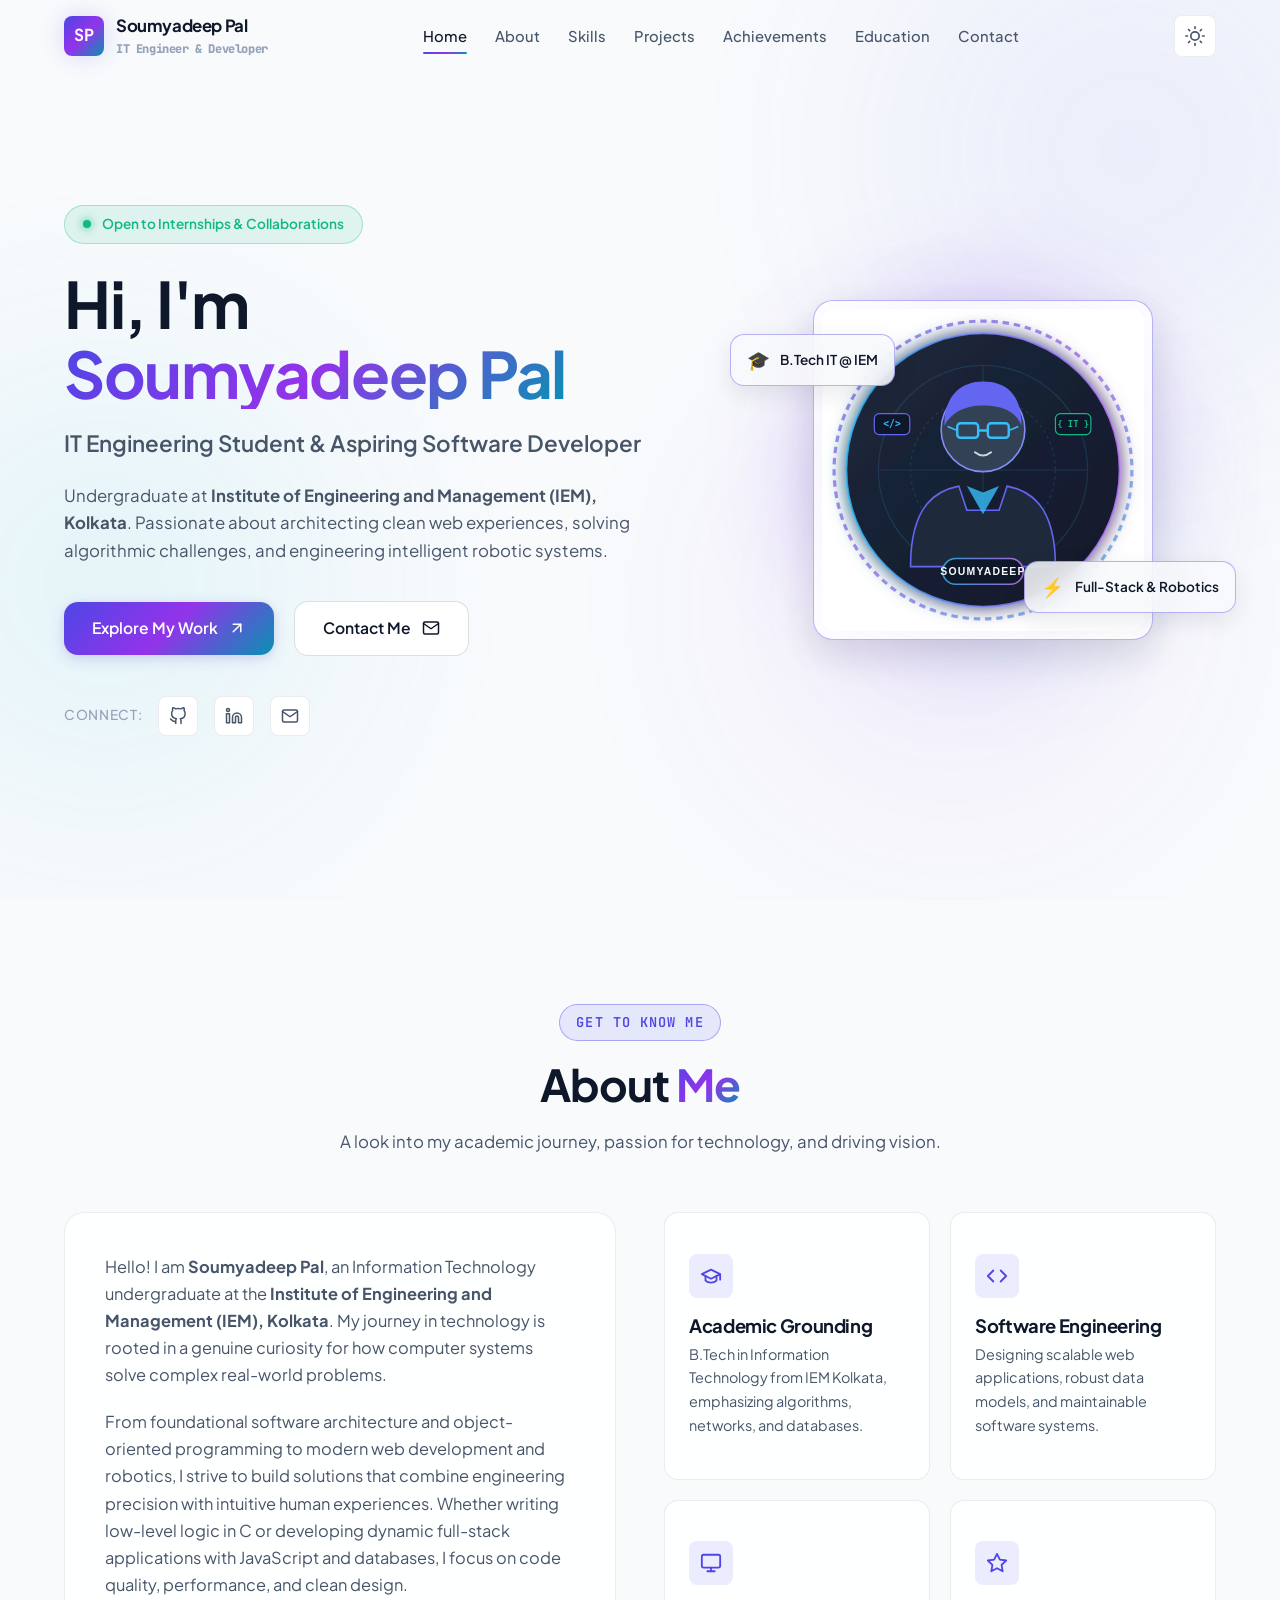
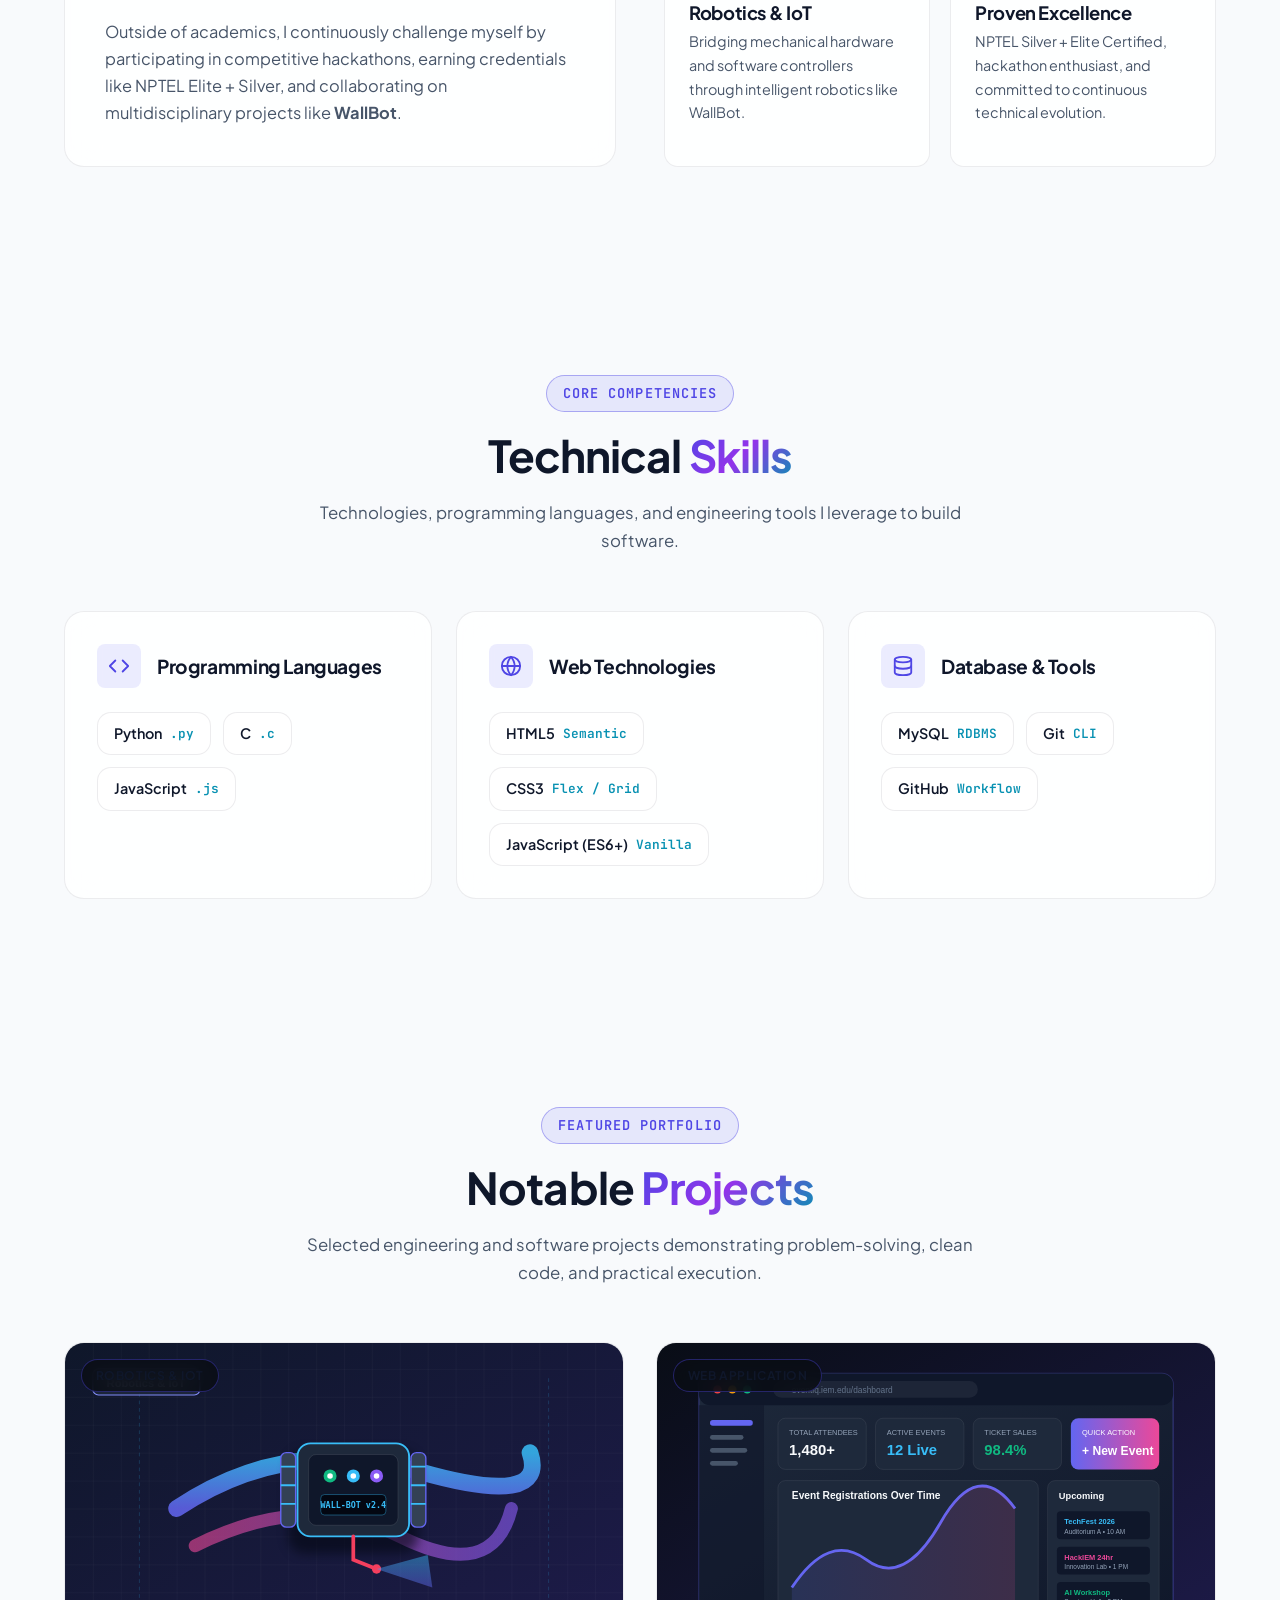
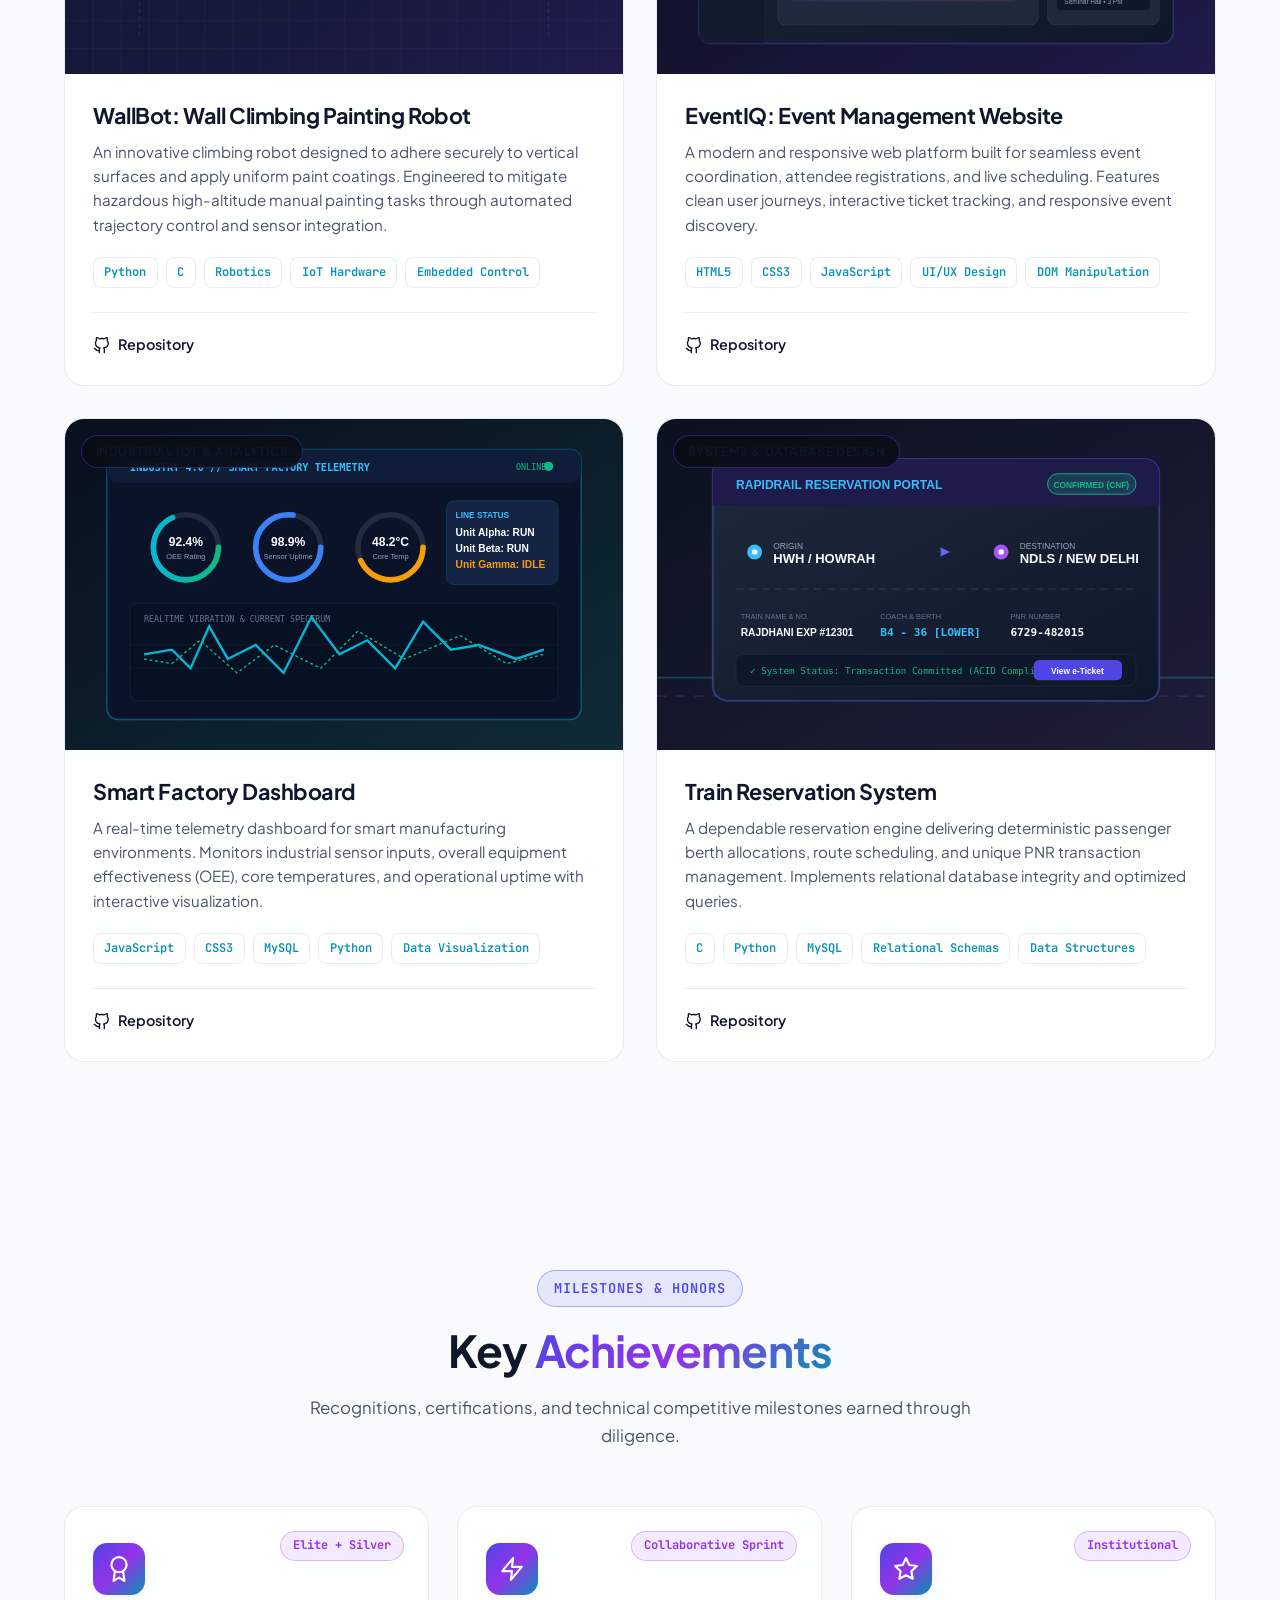
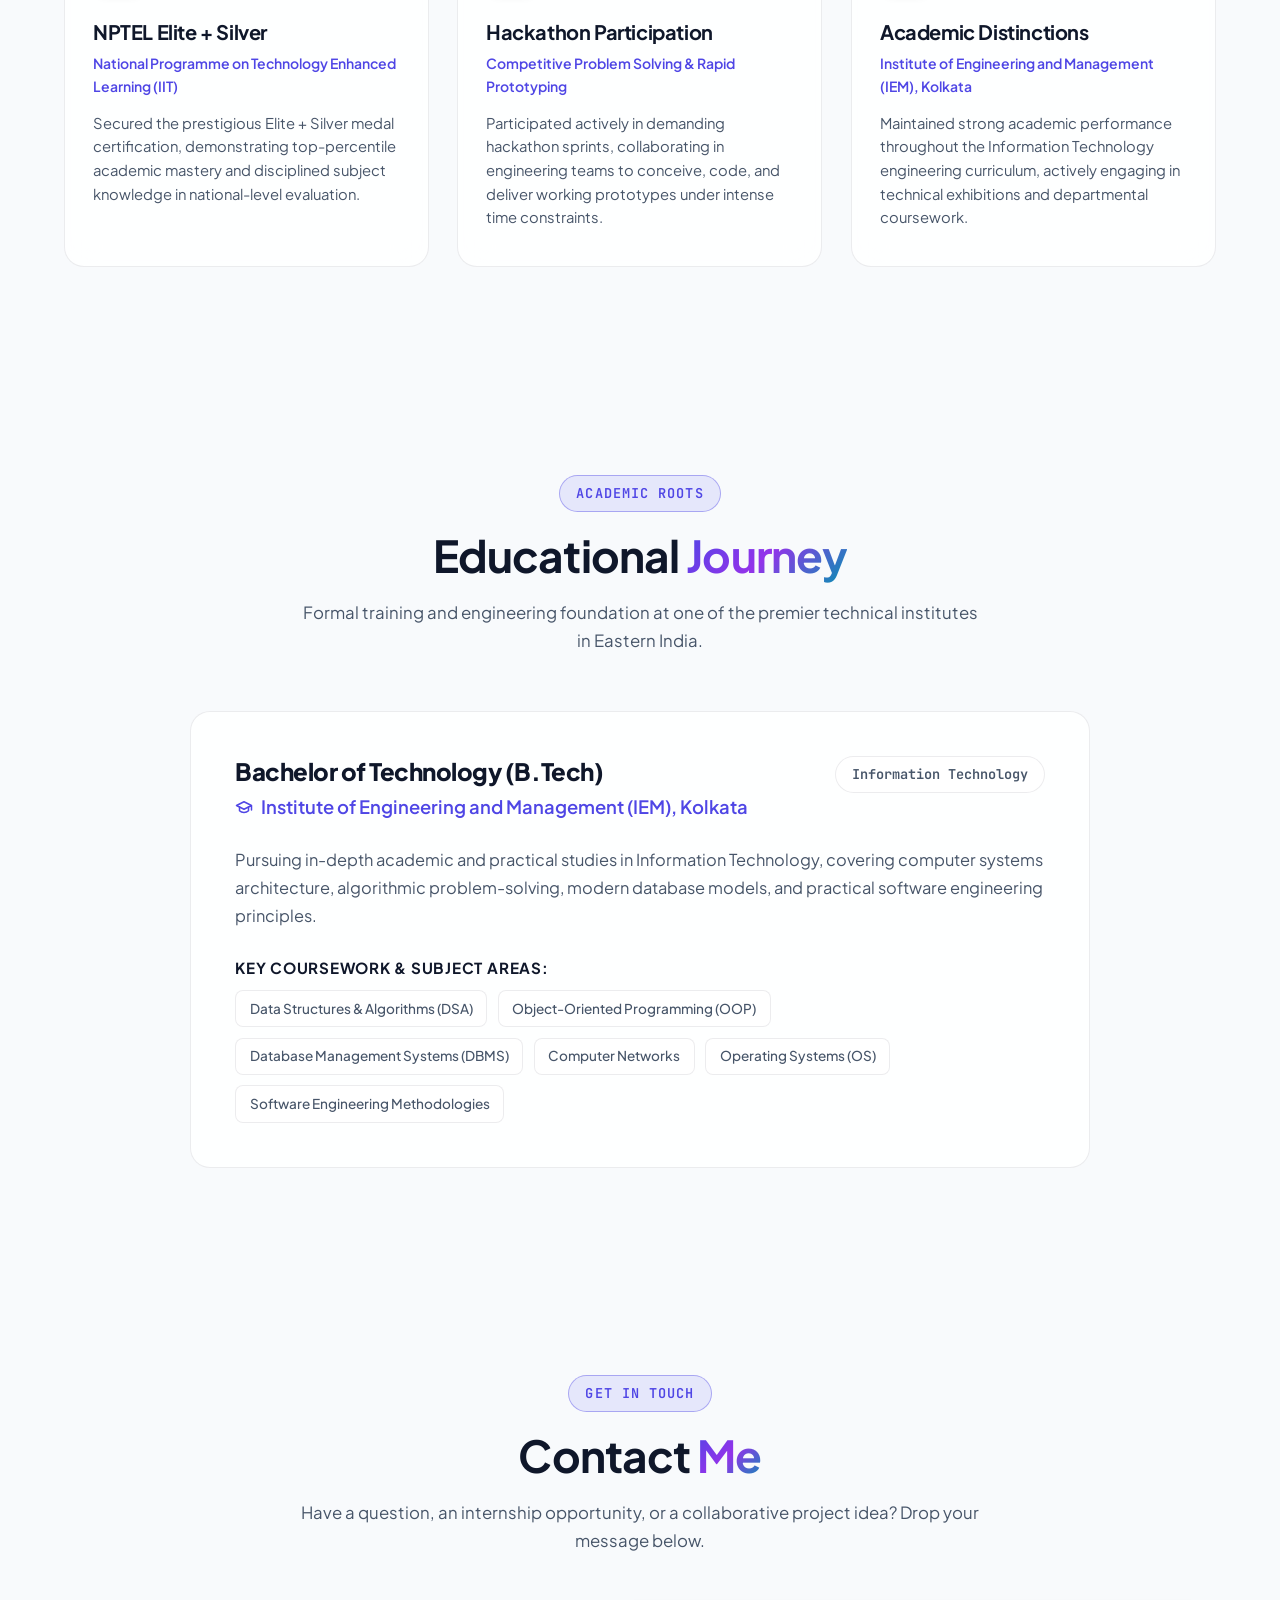
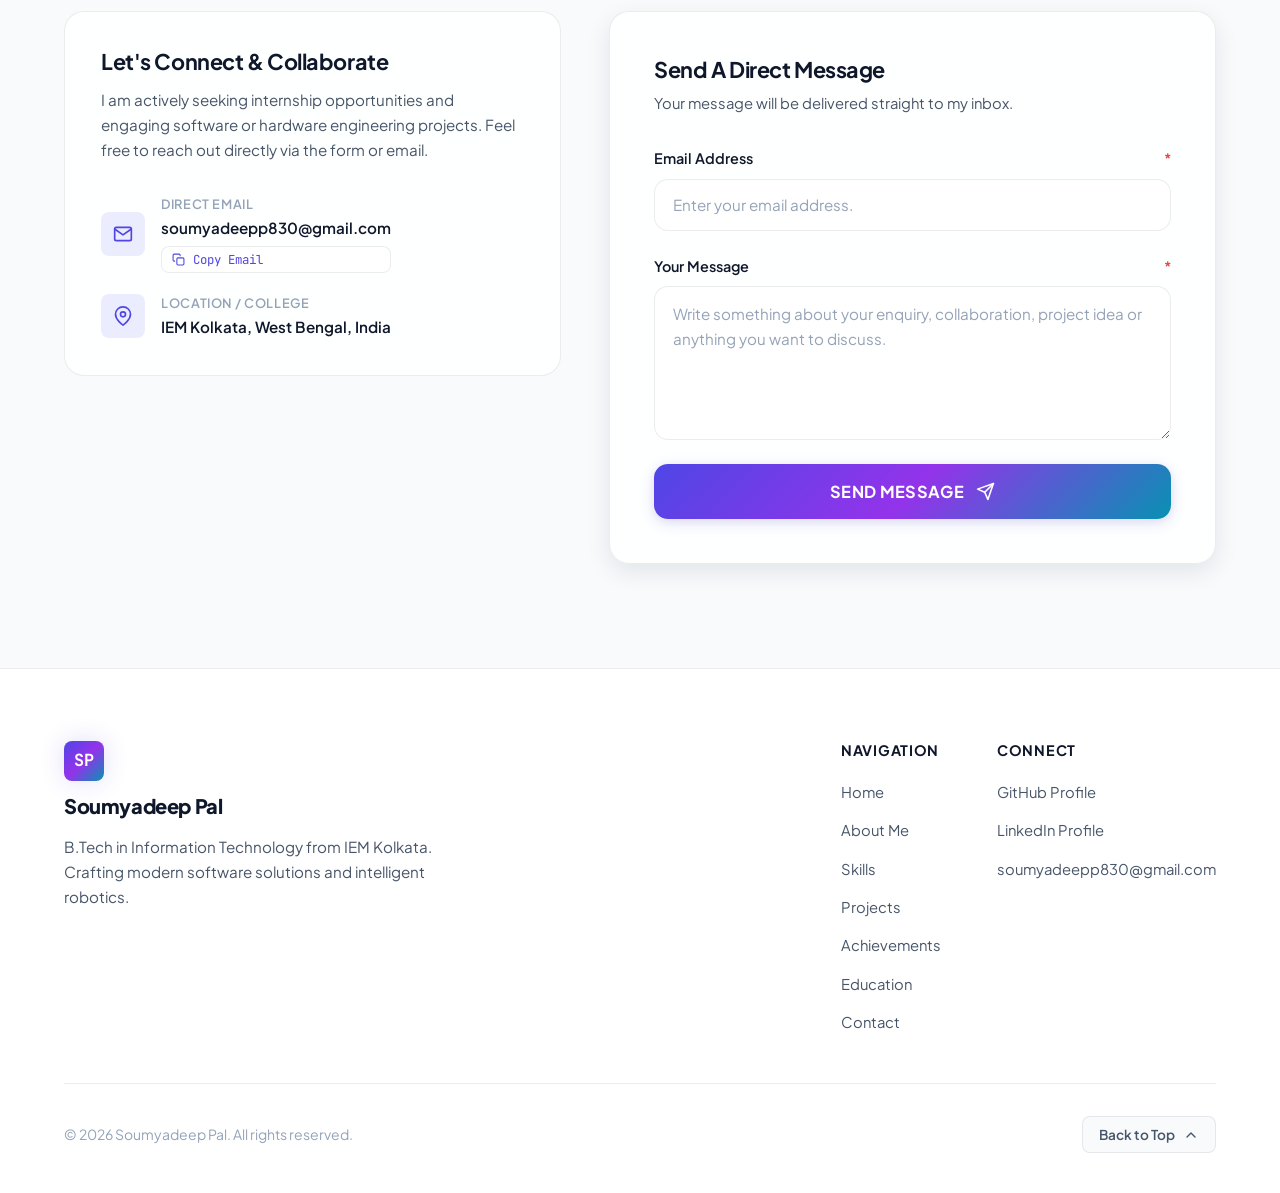
==== index.html @ 864386f6 "Initial portfolio website" ====
<!DOCTYPE html>
<html lang="en">
<head>
  <meta charset="UTF-8">
  <meta http-equiv="refresh" content="0; url=portfolio/index.html">
  <meta name="viewport" content="width=device-width, initial-scale=1.0">
  <title>Redirecting to Soumyadeep Pal's Portfolio...</title>
  <script>
    window.location.href = "portfolio/index.html";
  </script>
  <style>
    body {
      background-color: #0a0d14;
      color: #f8fafc;
      font-family: -apple-system, BlinkMacSystemFont, 'Segoe UI', Roboto, sans-serif;
      display: flex;
      align-items: center;
      justify-content: center;
      min-height: 100vh;
      margin: 0;
      text-align: center;
    }
    .redirect-card {
      padding: 2.5rem;
      border-radius: 16px;
      background: rgba(20, 27, 45, 0.8);
      border: 1px solid rgba(99, 102, 241, 0.4);
      max-width: 420px;
    }
    a {
      display: inline-block;
      margin-top: 1rem;
      padding: 0.75rem 1.5rem;
      background: linear-gradient(135deg, #6366f1, #06b6d4);
      color: white;
      text-decoration: none;
      border-radius: 8px;
      font-weight: 600;
    }
  </style>
</head>
<body>
  <div class="redirect-card">
    <h2>Soumyadeep Pal's Portfolio</h2>
    <p>Redirecting to portfolio...</p>
    <a href="portfolio/index.html">Click here if not redirected automatically</a>
  </div>
</body>
</html>
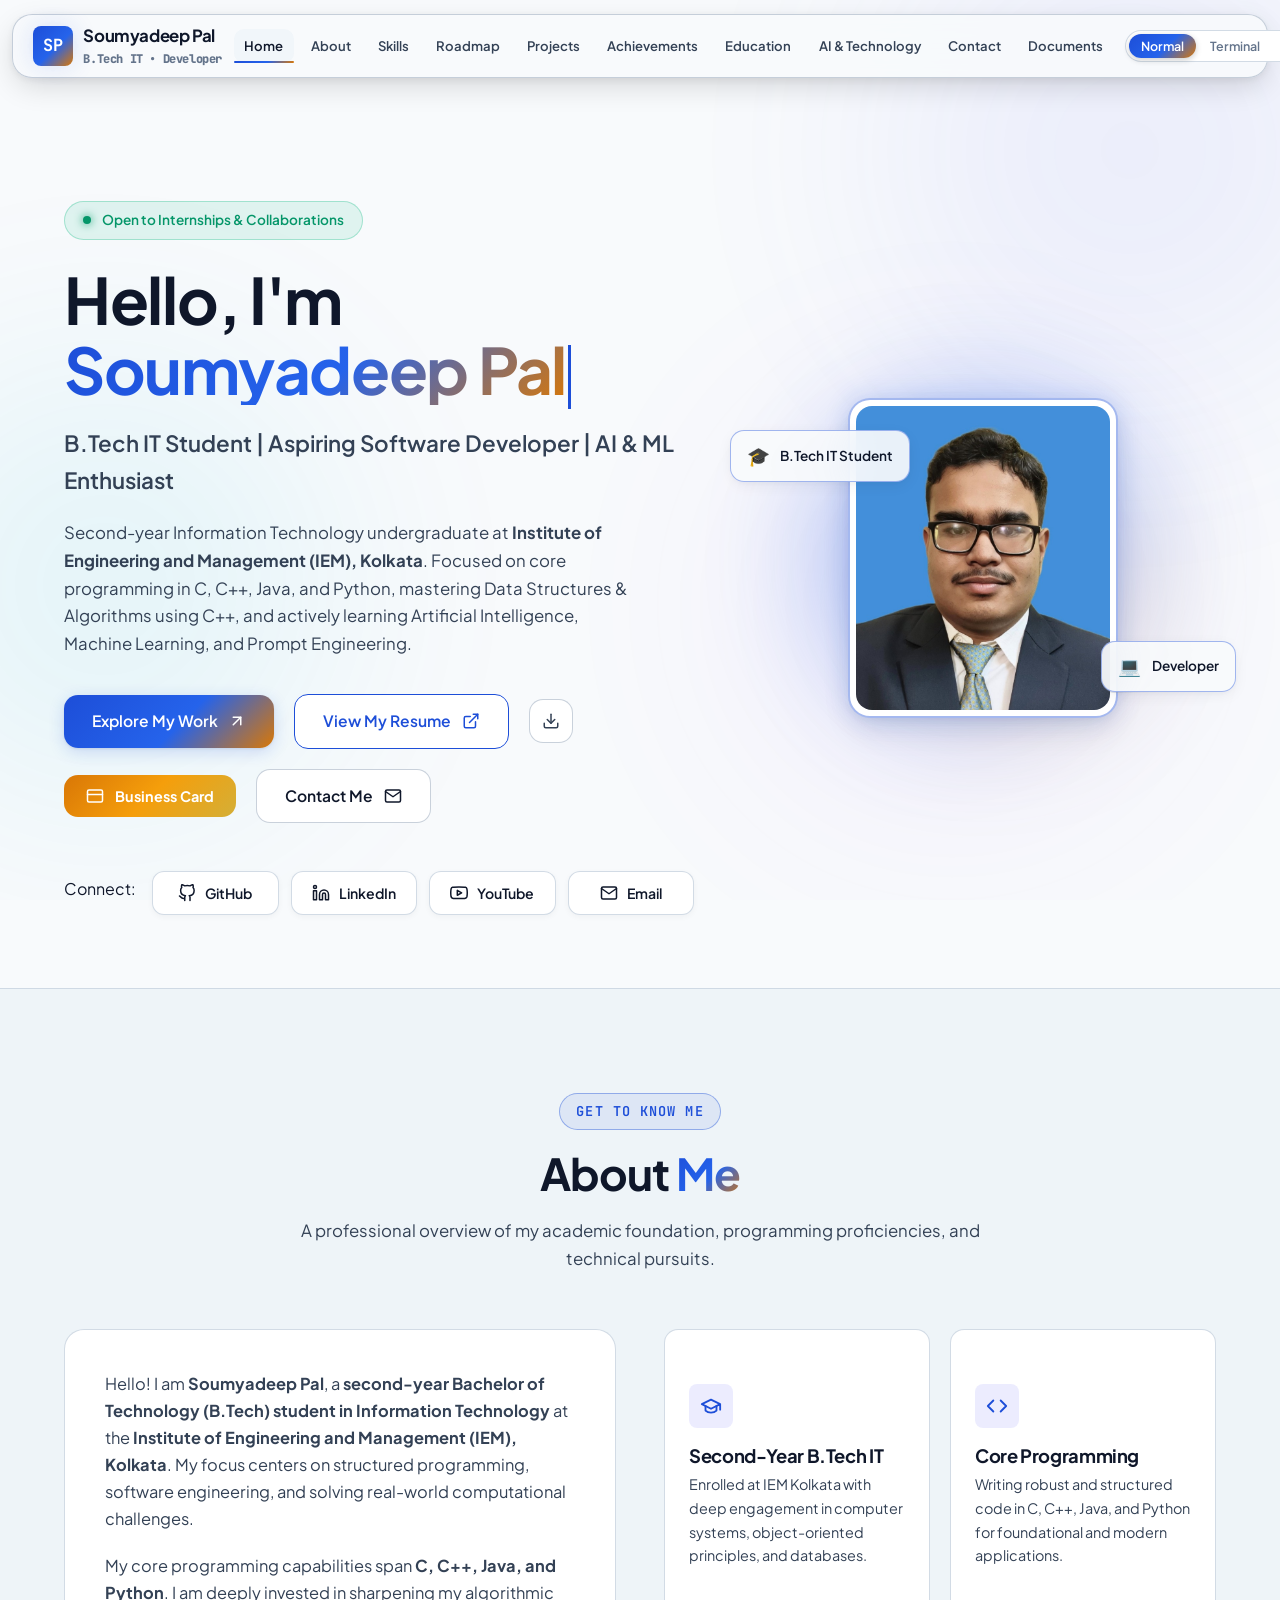
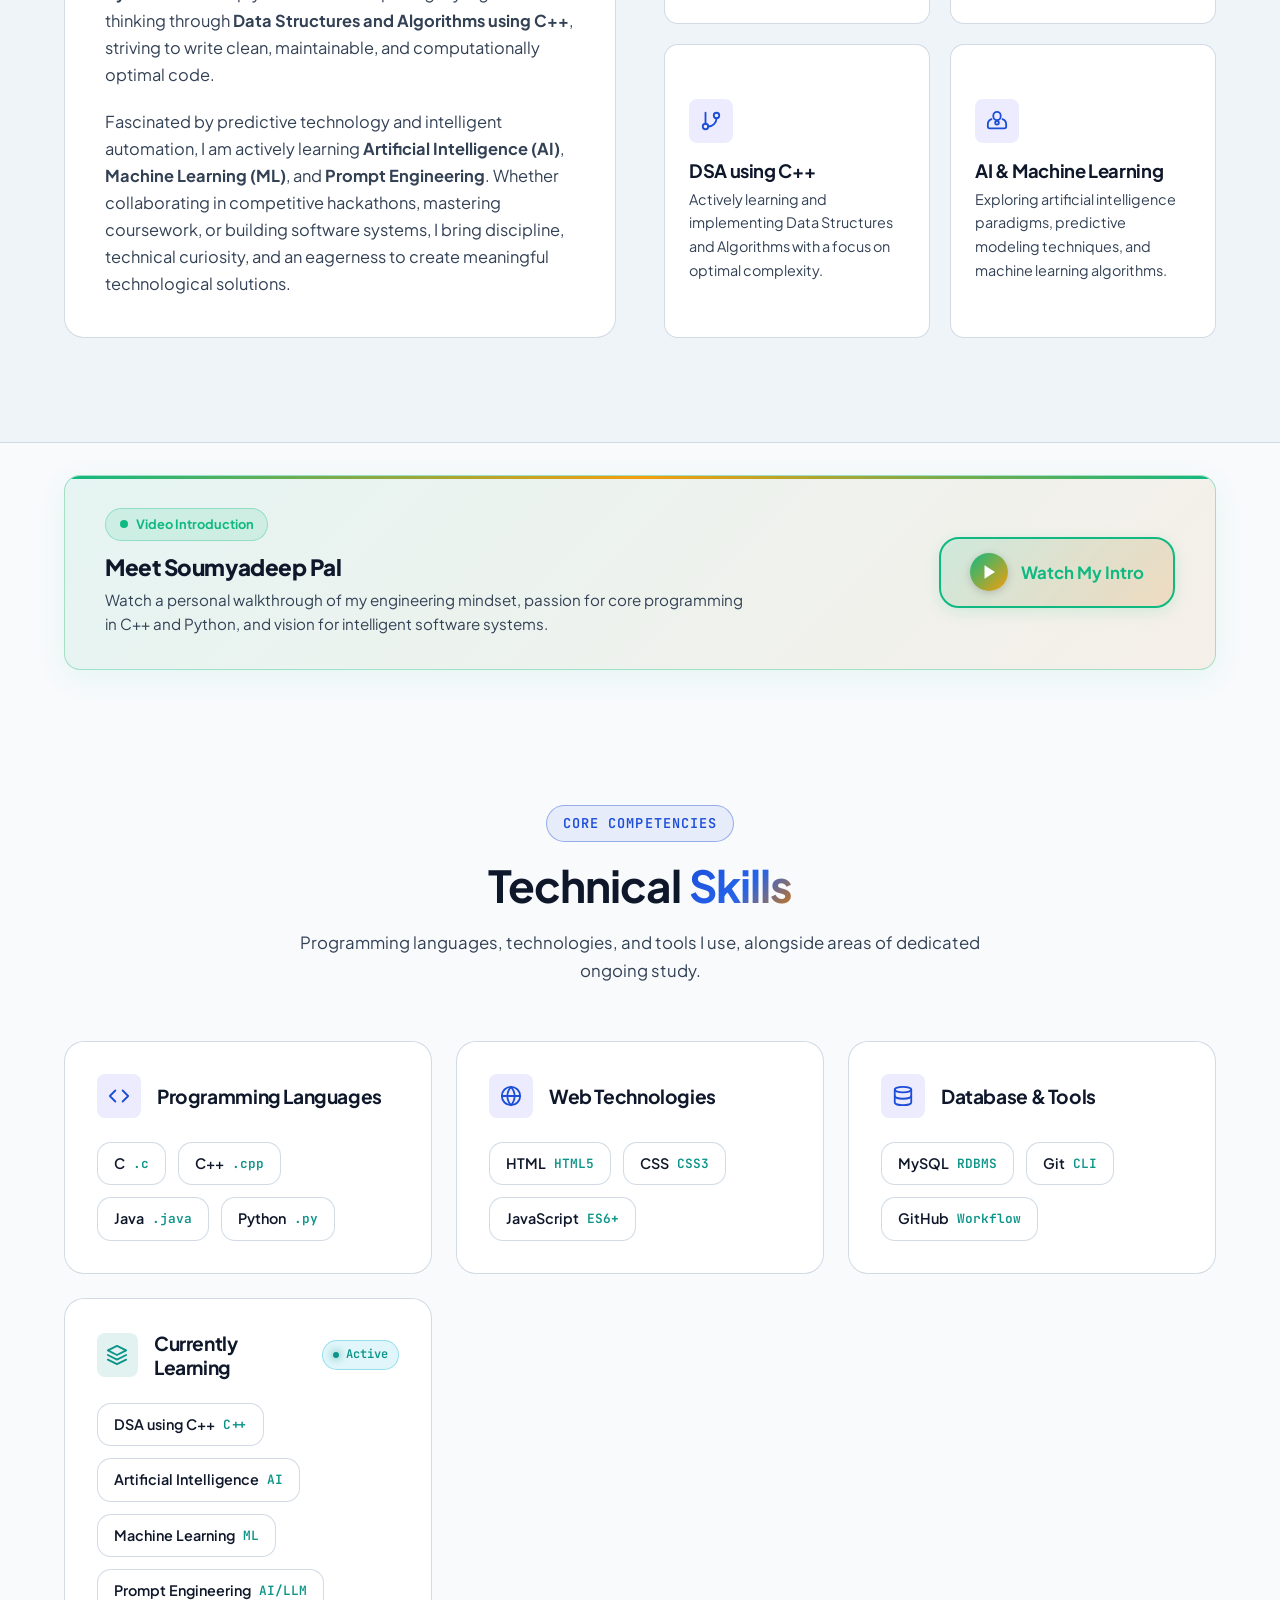
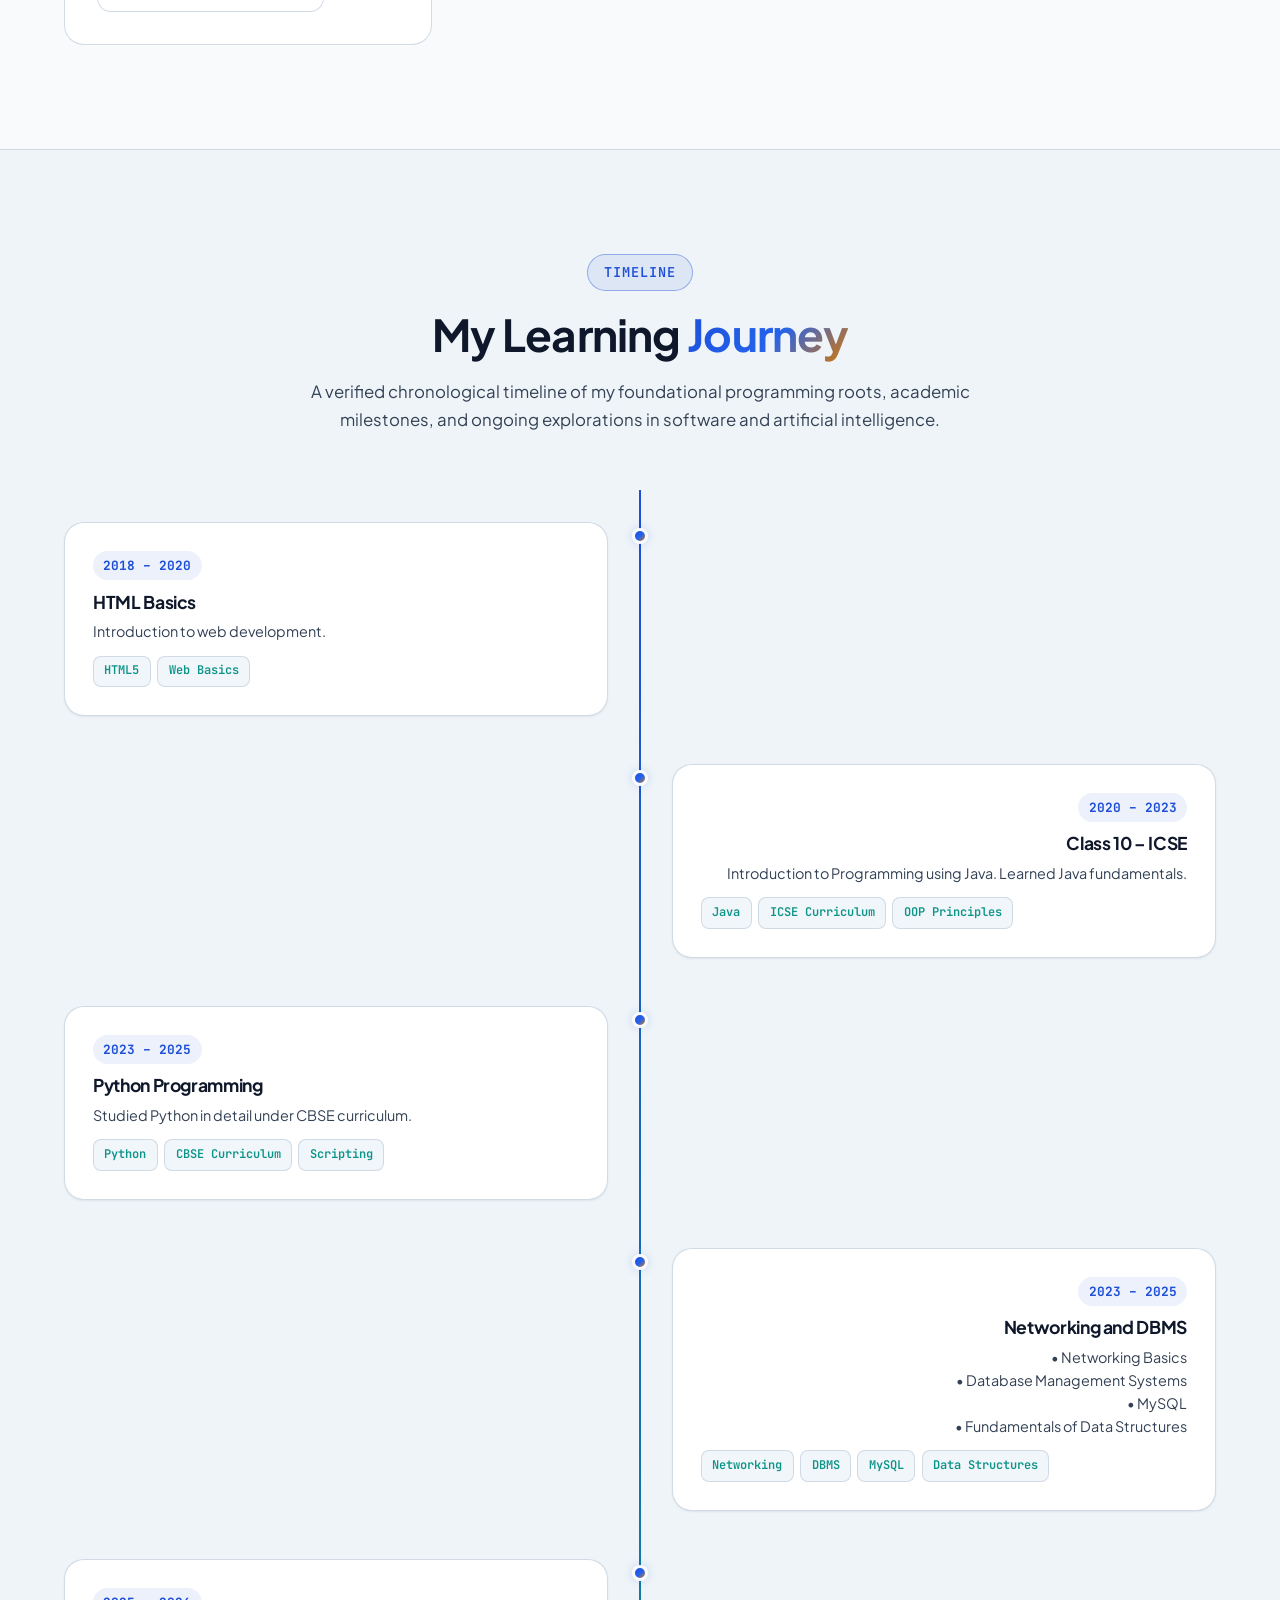
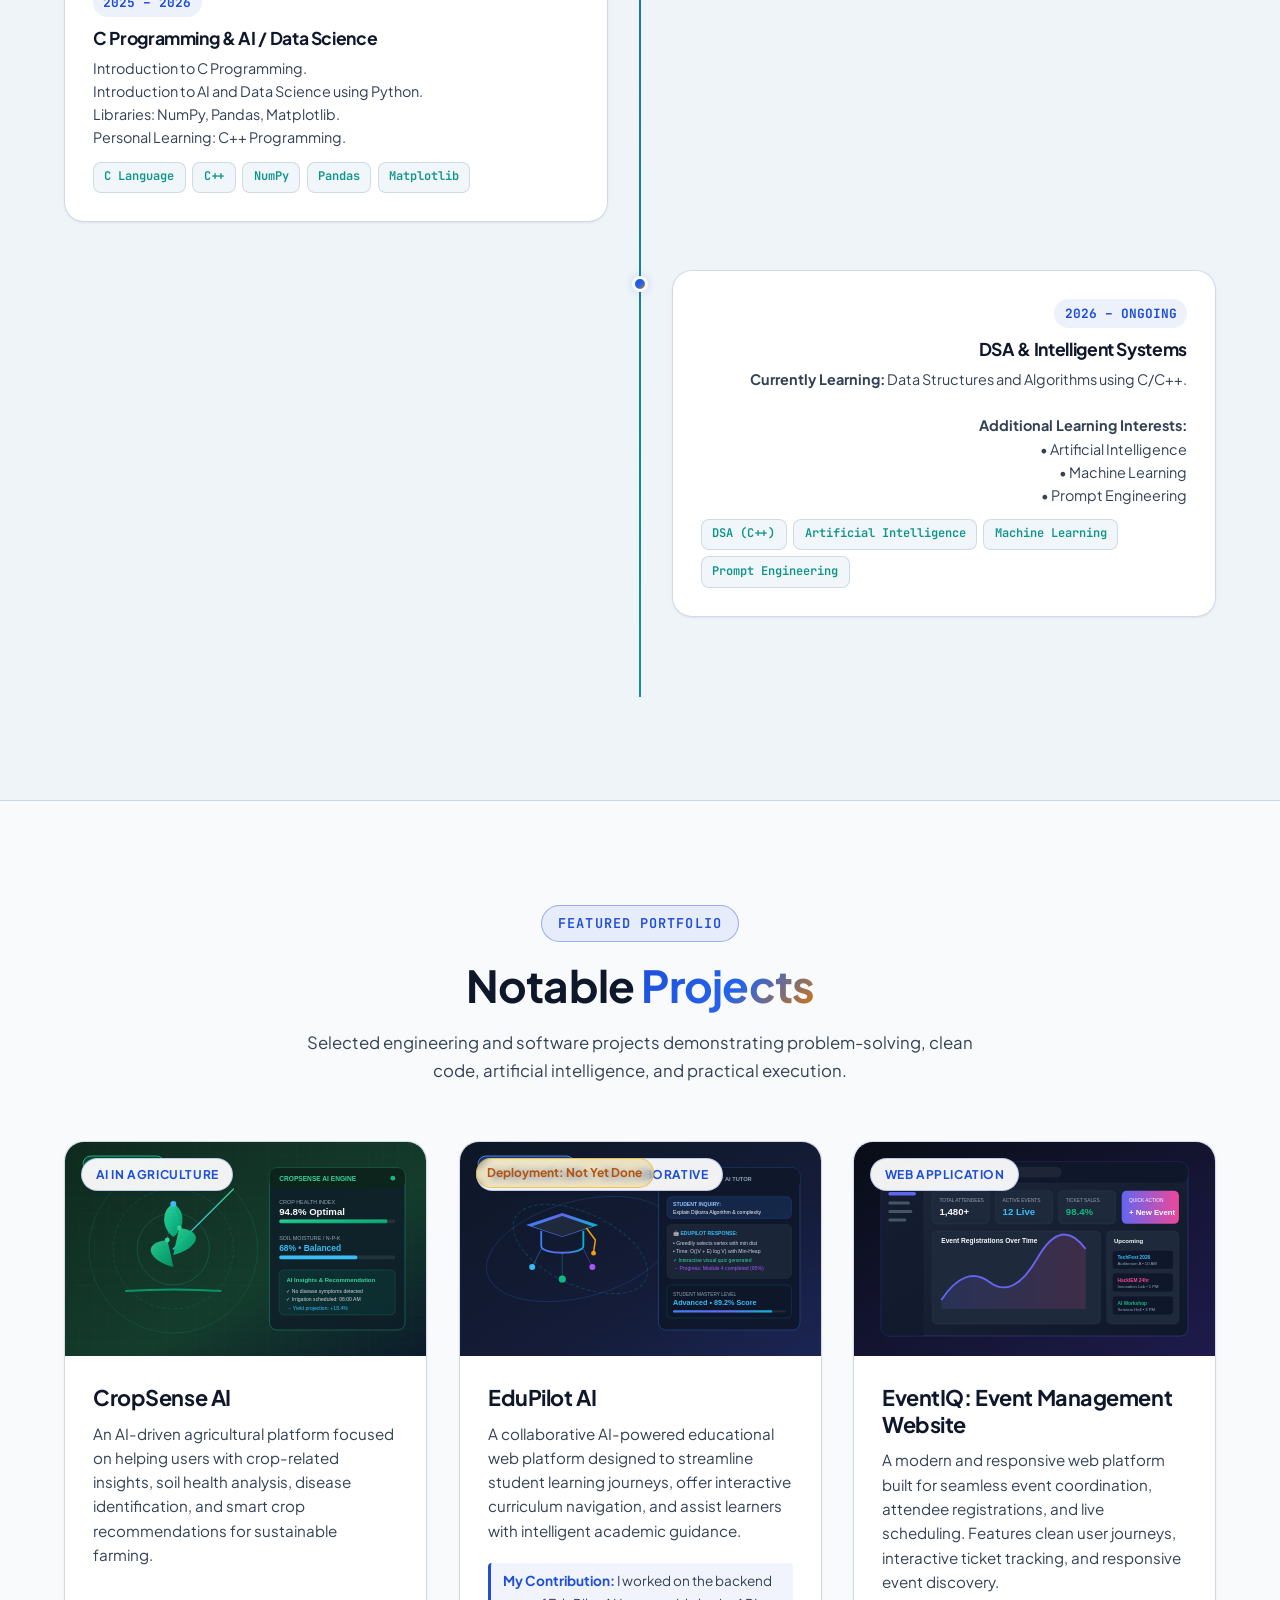
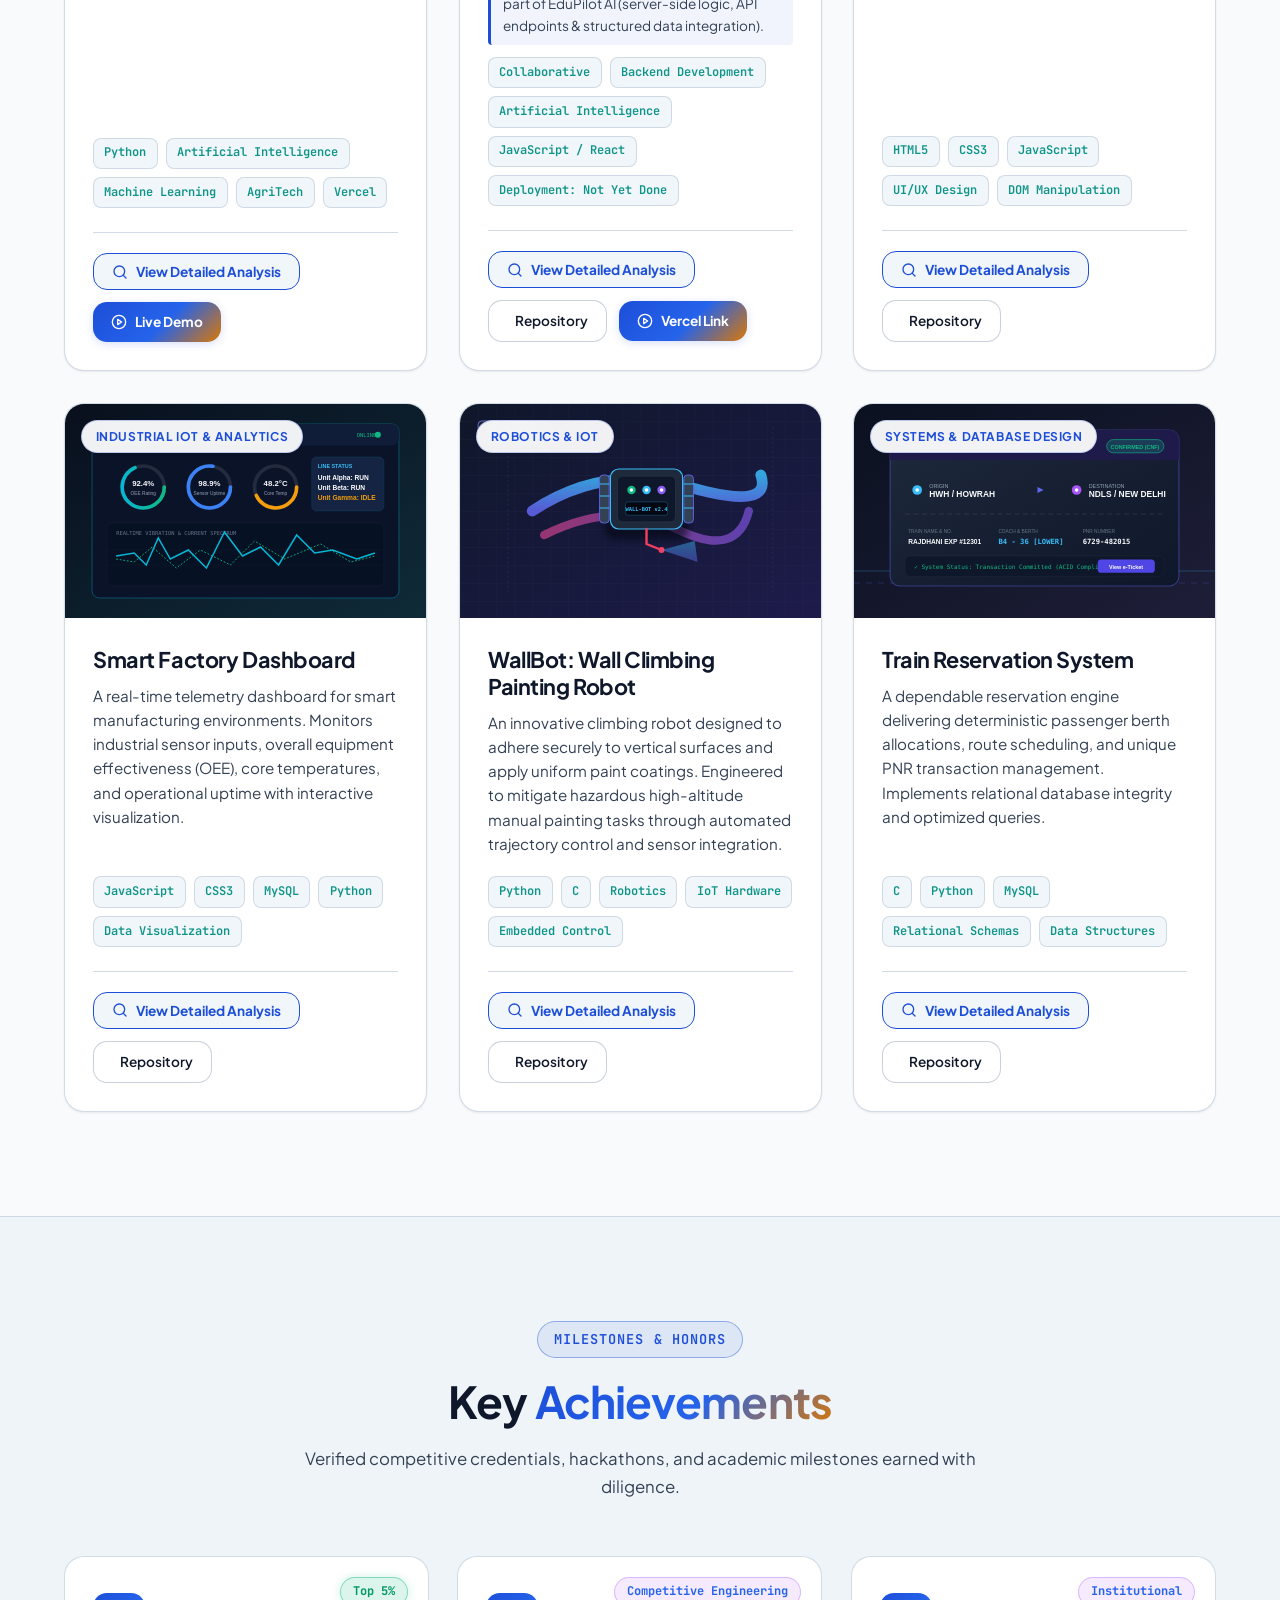
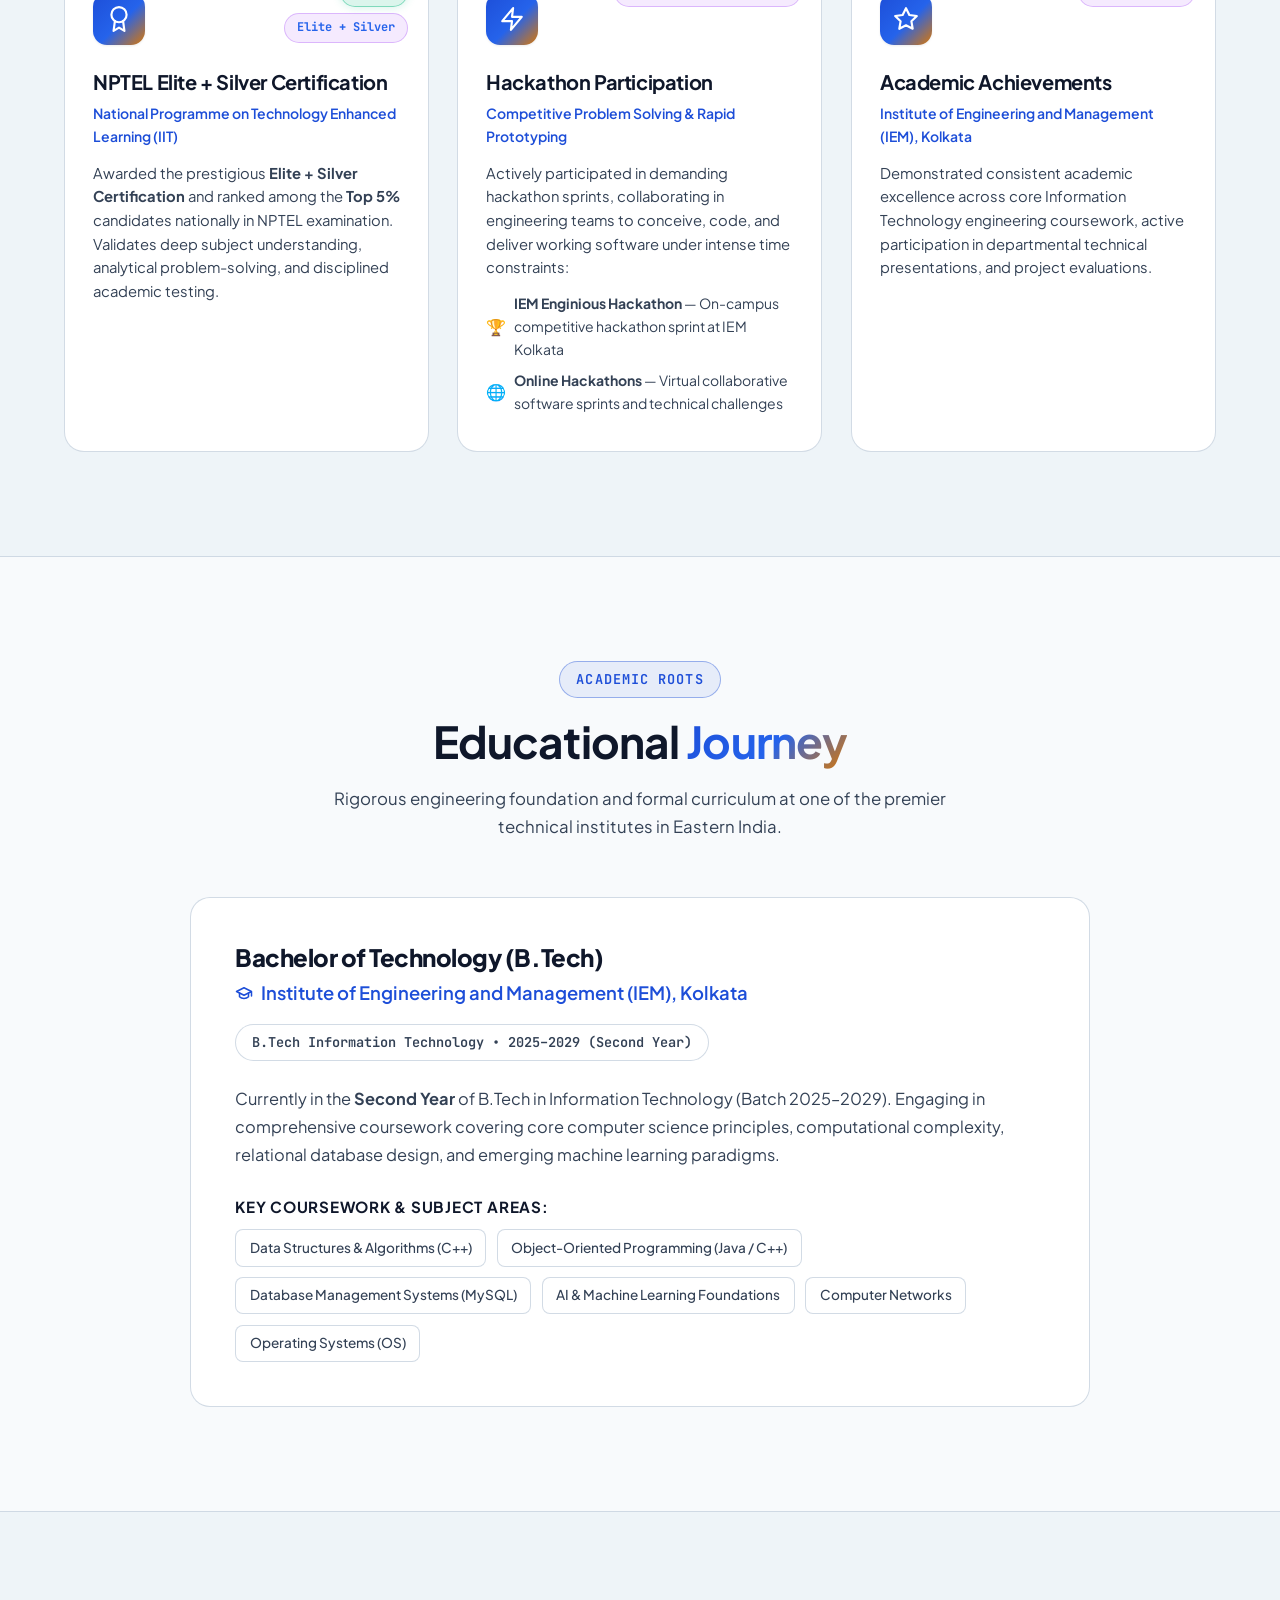
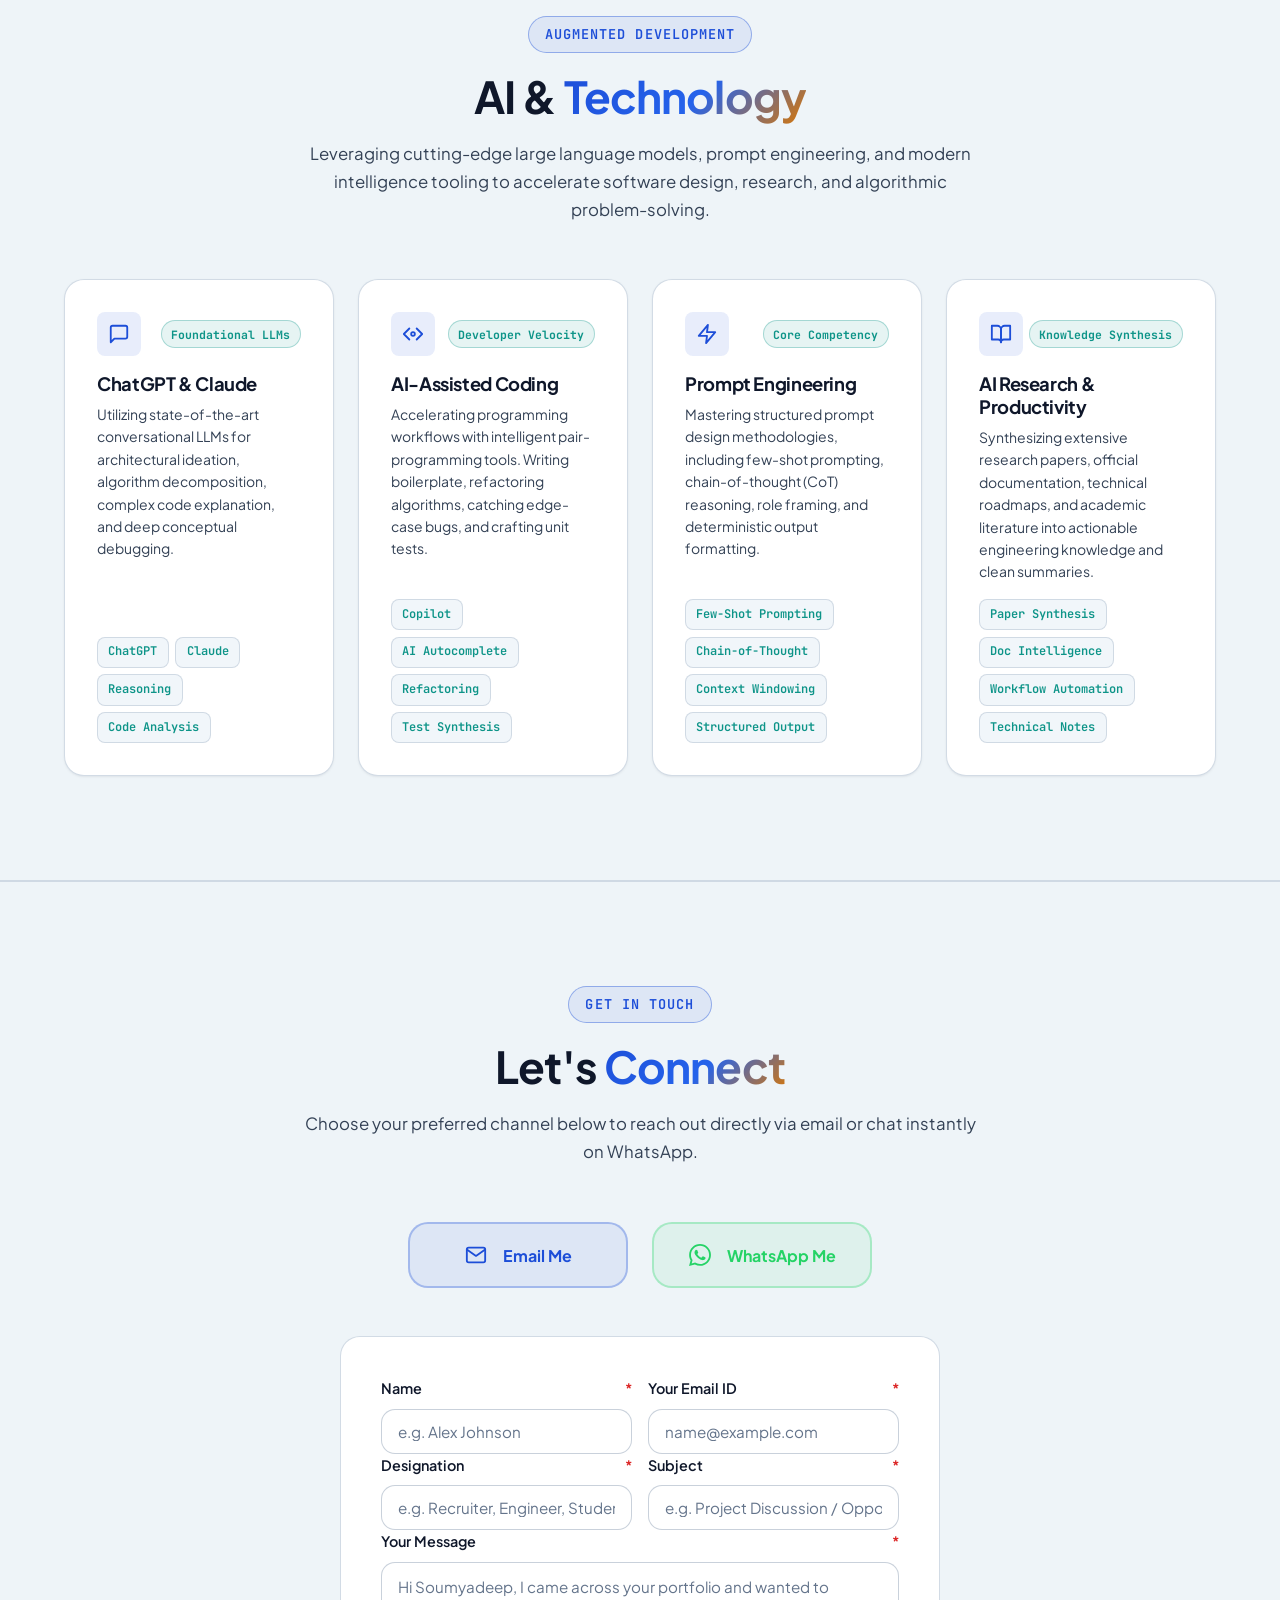
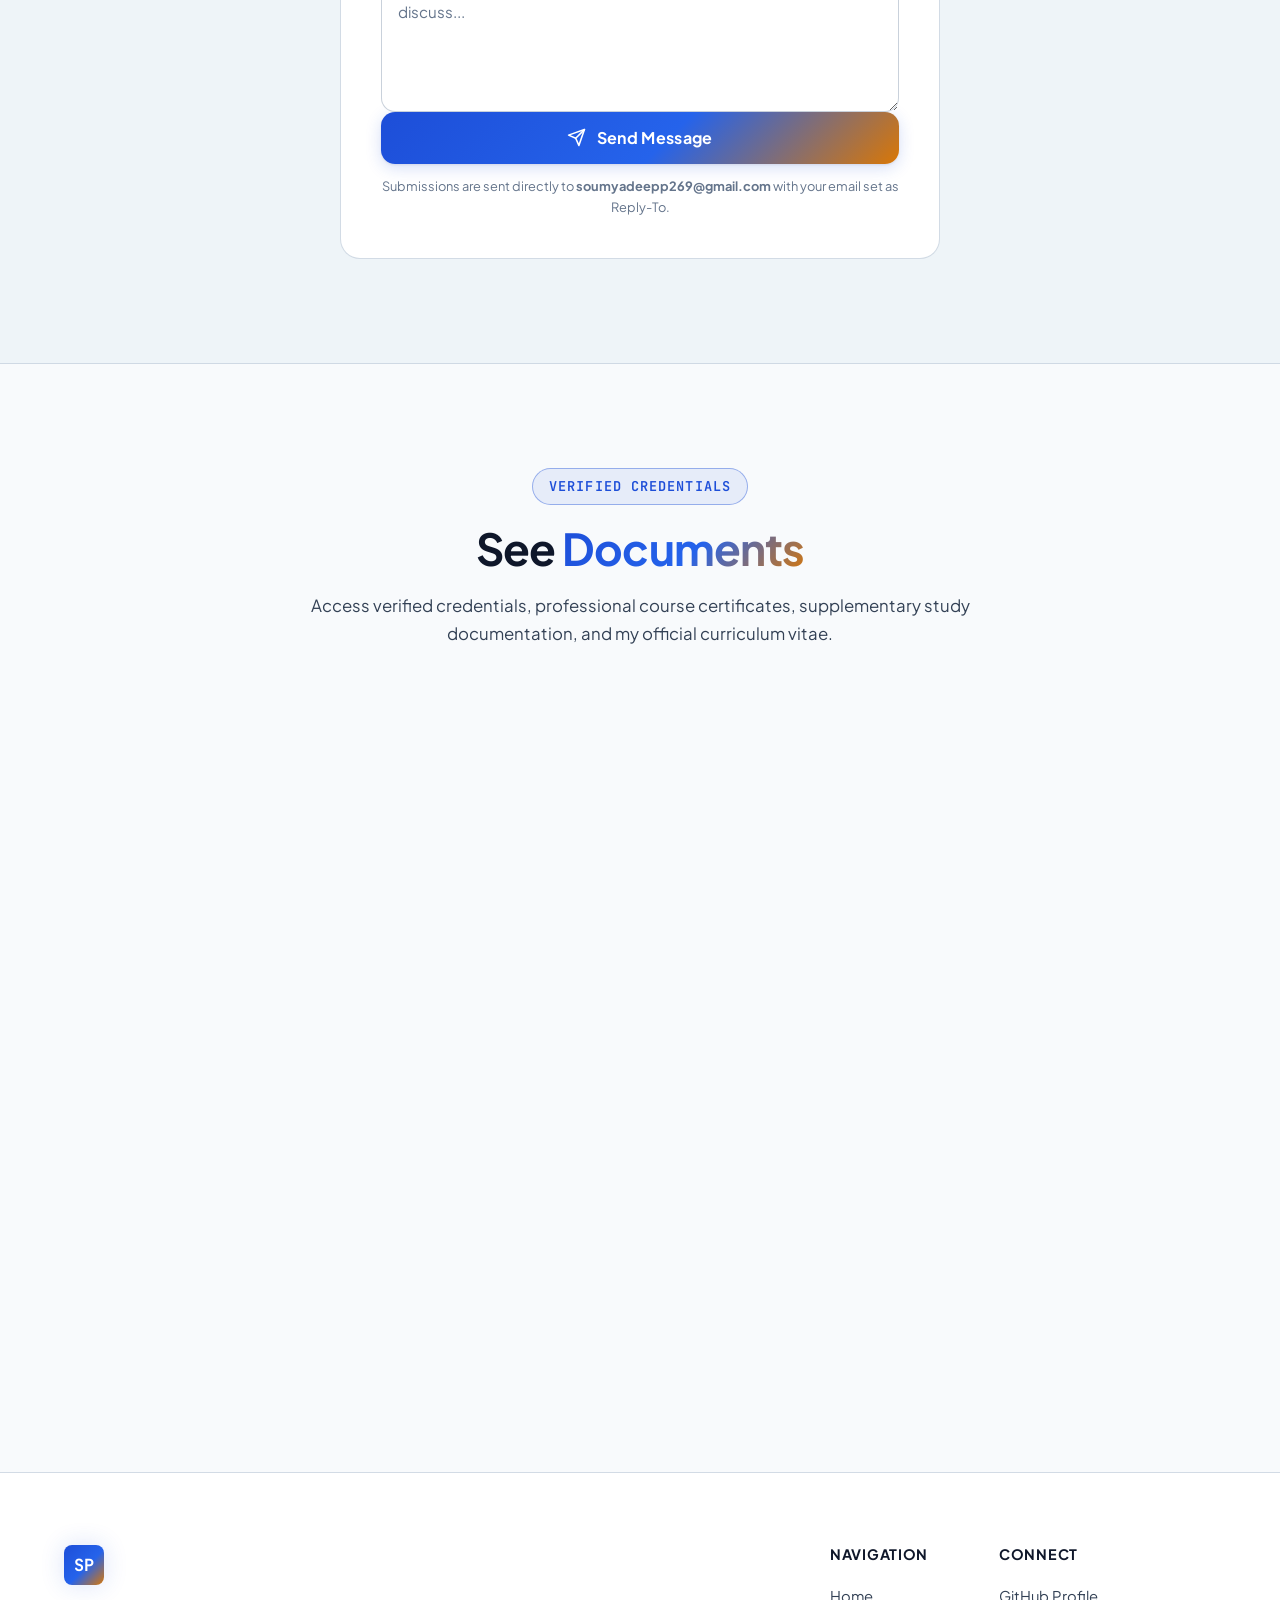
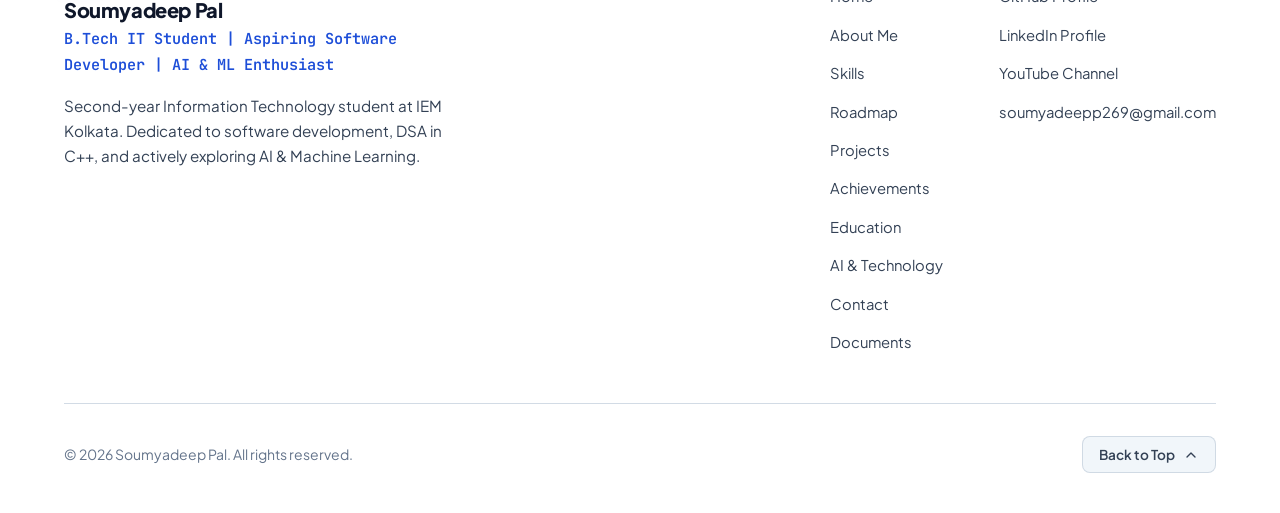
==== commit c567bfe3: "Update portfolio features" ====
--- a/index.html
+++ b/index.html
@@ -1,5 +1,6 @@
 <!DOCTYPE html>
 <html lang="en">
+
 <head>
   <meta charset="UTF-8">
   <meta http-equiv="refresh" content="0; url=portfolio/index.html">
@@ -20,6 +21,7 @@
       margin: 0;
       text-align: center;
     }
+
     .redirect-card {
       padding: 2.5rem;
       border-radius: 16px;
@@ -27,6 +29,7 @@
       border: 1px solid rgba(99, 102, 241, 0.4);
       max-width: 420px;
     }
+
     a {
       display: inline-block;
       margin-top: 1rem;
@@ -39,6 +42,7 @@
     }
   </style>
 </head>
+
 <body>
   <div class="redirect-card">
     <h2>Soumyadeep Pal's Portfolio</h2>
@@ -46,5 +50,5 @@
     <a href="portfolio/index.html">Click here if not redirected automatically</a>
   </div>
 </body>
-</html>
 
+</html>
